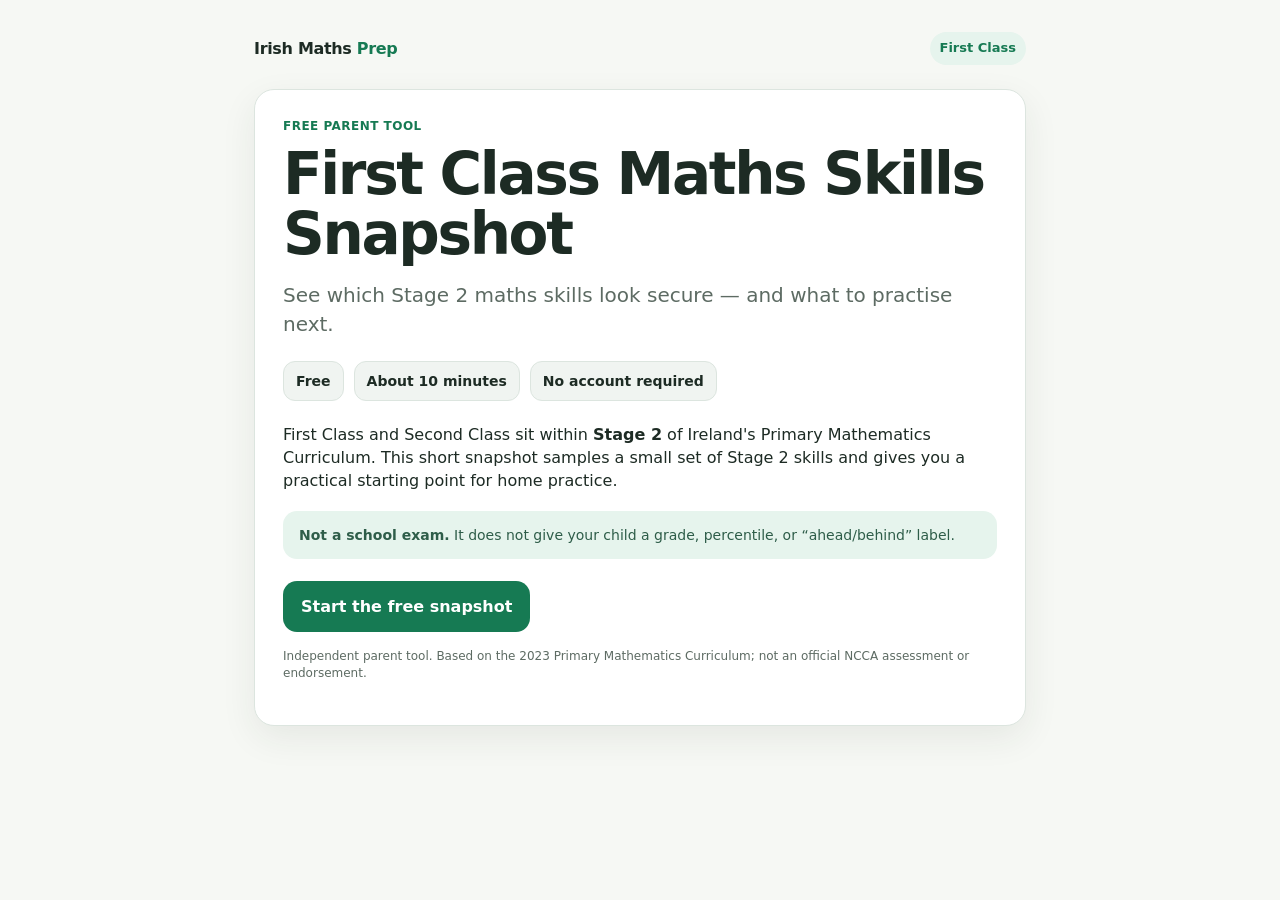
==== public/first-class-maths/index.html @ bb1420b4 "Initial Irish Maths Prep site" ====
<!doctype html>
<html lang="en">
<head>
<meta charset="utf-8" />
<meta name="viewport" content="width=device-width, initial-scale=1" />
<title>First Class Maths Skills Snapshot | Irish Maths Prep</title>
<meta name="description" content="Free First Class maths skills snapshot for Irish parents. See what looks secure and what to practise next.">
<link rel="canonical" href="https://irishmathsprep.com/first-class-maths/">
<style>
:root{
  --bg:#f6f8f4; --card:#ffffff; --ink:#1d2b24; --muted:#5d6b63; --brand:#167a53;
  --brand2:#e6f4ed; --line:#dce5df; --soft:#f0f4f1; --warn:#fff5df; --warnink:#745416;
  --radius:20px; --shadow:0 12px 35px rgba(32,54,42,.08);
}
*{box-sizing:border-box}
body{margin:0;background:var(--bg);color:var(--ink);font-family:Inter,ui-sans-serif,system-ui,-apple-system,BlinkMacSystemFont,"Segoe UI",sans-serif;line-height:1.45}
button,input{font:inherit}
button{cursor:pointer}
.wrap{max-width:820px;margin:0 auto;padding:24px}
.topbar{display:flex;align-items:center;justify-content:space-between;padding:8px 0 24px}
.brand{font-weight:800;letter-spacing:-.02em}.pill{font-size:13px;padding:7px 10px;border-radius:999px;background:var(--brand2);color:var(--brand);font-weight:700}
.card{background:var(--card);border:1px solid var(--line);border-radius:var(--radius);box-shadow:var(--shadow);padding:28px}
h1{font-size:clamp(34px,6vw,58px);line-height:1.03;letter-spacing:-.04em;margin:10px 0 16px}
h2{font-size:30px;letter-spacing:-.03em;margin:0 0 12px}h3{font-size:20px;margin:0 0 8px}
p{margin:0 0 14px}.lede{font-size:20px;color:var(--muted);max-width:680px}
.meta{display:flex;gap:10px;flex-wrap:wrap;margin:22px 0}.meta span{background:var(--soft);border:1px solid var(--line);padding:9px 12px;border-radius:12px;font-weight:650;font-size:14px}
.btn{border:0;border-radius:14px;padding:14px 18px;font-weight:800;min-height:50px}.btn-primary{background:var(--brand);color:white}.btn-secondary{background:white;color:var(--ink);border:1px solid var(--line)}.btn-ghost{background:transparent;color:var(--muted);border:1px solid var(--line)}
.btn:focus-visible,.answer:focus-visible,input:focus-visible{outline:4px solid rgba(22,122,83,.2);outline-offset:2px}
.actions{display:flex;gap:12px;flex-wrap:wrap;margin-top:22px}
.note{margin-top:18px;padding:14px 16px;border-radius:14px;background:var(--brand2);font-size:14px;color:#2e5d49}.tiny{font-size:12px;color:var(--muted)}
.hidden{display:none!important}
.progress-shell{height:10px;background:#e8eeea;border-radius:999px;overflow:hidden;margin:10px 0 22px}.progress{height:100%;background:var(--brand);width:0;transition:width .2s ease}
.qtop{display:flex;align-items:flex-start;justify-content:space-between;gap:18px}.qcount{font-size:13px;color:var(--muted);font-weight:750}.strand{font-size:12px;letter-spacing:.04em;text-transform:uppercase;color:var(--brand);font-weight:850}
.question{font-size:26px;line-height:1.2;margin:14px 0 20px;letter-spacing:-.02em}.visual{margin:8px auto 22px;padding:18px;border-radius:16px;background:var(--soft);border:1px solid var(--line);max-width:560px;text-align:center}
.answers{display:grid;gap:10px}.answer{width:100%;text-align:left;border:1px solid var(--line);background:white;border-radius:14px;padding:15px 16px;font-weight:700;color:var(--ink)}.answer:hover{border-color:#9fcbb8;background:#fbfdfc}.answer.selected{border-color:var(--brand);background:var(--brand2)}
.feedback{margin-top:16px;padding:13px 15px;border-radius:13px;background:var(--soft);color:var(--muted);font-size:14px}
.read{font-size:13px;padding:8px 10px;border-radius:10px;border:1px solid var(--line);background:#fff;color:var(--muted)}
.result-grid{display:grid;grid-template-columns:repeat(2,minmax(0,1fr));gap:12px;margin:20px 0}.result-card{border:1px solid var(--line);border-radius:16px;padding:16px;background:#fff}.result-card strong{display:block;margin-bottom:4px}.status{font-weight:800}.status.secure{color:#167a53}.status.developing{color:#8b6517}.status.practice{color:#a44338}.status.unknown{color:#6a7370}
.focus{display:grid;gap:12px;margin:18px 0}.focus-item{border-left:5px solid var(--brand);background:var(--brand2);padding:15px 16px;border-radius:12px}.focus-item b{display:block;margin-bottom:4px}
.field{display:grid;gap:7px;margin:16px 0}.field label{font-weight:800}.field input{border:1px solid var(--line);border-radius:12px;padding:14px 13px;background:white;min-height:50px}.success{padding:16px;border-radius:14px;background:var(--brand2);color:#265540;font-weight:700}
.pricebox{border:2px solid #cfe3d8;background:#fbfdfc;border-radius:18px;padding:20px;margin-top:18px}.price{font-size:40px;font-weight:900;letter-spacing:-.04em}.price small{font-size:16px;color:var(--muted);font-weight:700}
.dev{margin-top:30px;padding:16px;border:1px dashed #aaa;border-radius:14px;background:#fff;font-size:13px}.dev pre{white-space:pre-wrap;max-height:180px;overflow:auto;background:#f5f5f5;padding:10px;border-radius:8px}
.tenframes{display:flex;gap:8px;justify-content:center;flex-wrap:wrap}.tenframe{display:grid;grid-template-columns:repeat(5,24px);grid-template-rows:repeat(2,24px);gap:3px;border:2px solid #65776e;padding:4px;border-radius:6px;background:#fff}.dot{width:20px;height:20px;border-radius:50%;background:#2e7d5a;margin:auto}.empty{background:transparent;border:1px solid #d5ded9}
.clock{width:150px;height:150px;border:5px solid #51645a;border-radius:50%;margin:0 auto;position:relative;background:white}.clock:before{content:"";position:absolute;width:8px;height:8px;background:#2a352f;border-radius:50%;left:50%;top:50%;transform:translate(-50%,-50%);z-index:3}.hand{position:absolute;left:50%;top:50%;transform-origin:0 50%;height:4px;background:#2a352f;border-radius:3px}.hand.hour{width:40px;transform:rotate(15deg)}.hand.minute{width:55px;transform:rotate(90deg)}.clock .num{position:absolute;font-weight:800;color:#48584f}.n12{top:5px;left:50%;transform:translateX(-50%)}.n3{right:8px;top:50%;transform:translateY(-50%)}.n6{bottom:5px;left:50%;transform:translateX(-50%)}.n9{left:8px;top:50%;transform:translateY(-50%)}
.ruler{height:70px;background:white;border:2px solid #697a71;border-radius:6px;position:relative;margin:8px auto 18px;max-width:520px}.ruler .tick{position:absolute;bottom:0;width:1px;background:#5b6d64}.ruler .lab{position:absolute;top:5px;font-size:11px;transform:translateX(-50%)}.pencil{height:14px;background:#d6a84b;border-radius:999px;position:absolute;bottom:14px;left:0;width:65%}.pencil:after{content:"";position:absolute;right:-14px;top:0;border-top:7px solid transparent;border-bottom:7px solid transparent;border-left:14px solid #bb8f3d}
.coins{display:flex;gap:10px;justify-content:center;flex-wrap:wrap}.coin{width:62px;height:62px;border-radius:50%;display:grid;place-items:center;border:3px solid #7b7568;background:#ece3ba;font-weight:900}.coin.euro{background:#e9d39d}.coin.cent{background:#c97e50;color:white;border-color:#9b5c39}
.shape-row{display:flex;justify-content:center;align-items:center;gap:24px;flex-wrap:wrap}.square,.rect,.circle,.triangle{display:inline-block}.square{width:70px;height:70px;border:4px solid #44685a}.rect{width:95px;height:60px;border:4px solid #44685a}.circle{width:70px;height:70px;border:4px solid #44685a;border-radius:50%}.triangle{width:0;height:0;border-left:42px solid transparent;border-right:42px solid transparent;border-bottom:72px solid #44685a;position:relative}.triangle:after{content:"";position:absolute;left:-35px;top:8px;border-left:35px solid transparent;border-right:35px solid transparent;border-bottom:60px solid var(--soft)}
.graph{display:grid;grid-template-columns:90px 1fr;gap:10px;align-items:center;max-width:420px;margin:auto;text-align:left}.bars{display:flex;gap:5px}.barDot{width:28px;height:28px;border-radius:6px;background:#d47d6a;display:inline-grid;place-items:center;color:white;font-size:16px}.map{display:grid;grid-template-columns:repeat(3,80px);grid-template-rows:repeat(3,70px);gap:5px;justify-content:center}.map div{border:1px solid #d6dfda;border-radius:8px;display:grid;place-items:center;background:white;font-size:24px}.map .tree{grid-column:2;grid-row:2}.map .bench{grid-column:1;grid-row:2}.map .ball{grid-column:3;grid-row:2}.map .pond{grid-column:2;grid-row:1;background:#e6f4fb}
.pattern{display:flex;gap:10px;align-items:flex-end;justify-content:center}.stack{display:grid;grid-template-columns:repeat(2,24px);gap:3px;align-content:end}.tile{width:24px;height:24px;background:#6aa98b;border-radius:4px}.arrow-grid{display:grid;grid-template-columns:repeat(5,42px);grid-template-rows:repeat(2,42px);gap:2px;justify-content:center}.arrow-grid div{border:1px solid #d4ddd8;background:white;display:grid;place-items:center}.bigarrow{font-size:32px;color:#486457}
@media(max-width:620px){.wrap{padding:15px}.card{padding:20px}.result-grid{grid-template-columns:1fr}.question{font-size:22px}.topbar{padding-bottom:14px}.map{grid-template-columns:repeat(3,70px)}.meta{gap:7px}.btn{width:100%}.actions{display:grid}.qtop{align-items:center}}
</style>
</head>
<body>
<div class="wrap">
  <div class="topbar"><div class="brand"><a href="/" style="text-decoration:none;color:inherit">Irish Maths <span style="color:var(--brand)">Prep</span></a></div><div class="pill">First Class</div></div>

  <section id="landing" class="card">
    <div class="strand">Free parent tool</div>
    <h1>First Class Maths Skills Snapshot</h1>
    <p class="lede">See which Stage 2 maths skills look secure — and what to practise next.</p>
    <div class="meta"><span>Free</span><span>About 10 minutes</span><span>No account required</span></div>
    <p>First Class and Second Class sit within <strong>Stage 2</strong> of Ireland's Primary Mathematics Curriculum. This short snapshot samples a small set of Stage 2 skills and gives you a practical starting point for home practice.</p>
    <div class="note"><strong>Not a school exam.</strong> It does not give your child a grade, percentile, or “ahead/behind” label.</div>
    <div class="actions"><button class="btn btn-primary" onclick="showIntro(); track('snapshot_start_click')">Start the free snapshot</button></div>
    <p class="tiny" style="margin-top:16px">Independent parent tool. Based on the 2023 Primary Mathematics Curriculum; not an official NCCA assessment or endorsement.</p>
  </section>

  <section id="intro" class="card hidden">
    <div class="strand">Before you start</div><h2>A few simple rules</h2>
    <p>Let your child choose the answers without coaching. You can read the words aloud if that helps — we want to sample the maths, not reading ability.</p>
    <div class="note">We do not ask for your child's name, school, date of birth, address, or exact location.</div>
    <div class="actions"><button class="btn btn-primary" onclick="beginSnapshot()">Begin First Class snapshot</button><button class="btn btn-secondary" onclick="showLanding()">Back</button></div>
  </section>

  <section id="quiz" class="card hidden">
    <div class="qtop"><div><div id="qStrand" class="strand"></div><div id="qCount" class="qcount"></div></div><button class="read" onclick="readQuestion()">🔊 Read aloud</button></div>
    <div class="progress-shell"><div id="progress" class="progress"></div></div>
    <div id="qVisual" class="visual hidden"></div>
    <div id="qText" class="question"></div>
    <div id="answers" class="answers"></div>
    <div id="feedback" class="feedback hidden"></div>
  </section>

  <section id="results" class="card hidden">
    <div class="strand">Your result</div><h2>First Class Maths Skills Snapshot</h2>
    <p id="resultIntro" class="lede" style="font-size:18px"></p>
    <div id="resultGrid" class="result-grid"></div>
    <h3>Focus next</h3><div id="focusList" class="focus"></div>
    <div class="note">This snapshot sampled a small number of Stage 2 skills. A classroom teacher sees much more evidence over time, so treat this as a practical home-practice starting point rather than a diagnosis.</div>
    <div class="actions"><button class="btn btn-primary" onclick="showPlan()">Get a free 7-day practice plan</button><button class="btn btn-secondary" onclick="restart()">Retake snapshot</button></div>
  </section>

  <section id="plan" class="card hidden">
    <div class="strand">Optional next step</div><h2>Send me the 7-day practice plan</h2>
    <p>We'll use the two focus skills from this snapshot to create a short First Class practice plan.</p>
    <div class="field"><label for="email">Parent email</label><input id="email" type="email" autocomplete="email" placeholder="you@example.com" /></div>
    <label style="display:flex;gap:10px;align-items:flex-start;font-size:14px;color:var(--muted)"><input id="consent" type="checkbox" style="margin-top:3px" /> Email me this maths plan and related updates about this product. I can unsubscribe at any time.</label>
    <div id="emailMsg" class="tiny" style="margin-top:10px"></div>
    <div class="actions"><button class="btn btn-primary" onclick="submitPlan()">Send my plan</button><button class="btn btn-secondary" onclick="showResults()">Back to result</button></div>
    <p class="tiny" style="margin-top:14px">We only ask for a parent email if you choose to continue. See our <a href="/privacy/">privacy page</a>.</p>
  </section>

  <section id="intent" class="card hidden">
    <div class="strand">Early access</div><h2>Want us to keep choosing what your child should practise next?</h2>
    <p>We're building a personalised Stage 2 maths programme that saves this snapshot, creates short 10-minute practice sessions, and shows progress over time.</p>
    <div class="pricebox"><div class="price">€9.99 <small>/ month</small></div><p style="margin-top:8px">One child. Cancel anytime. <strong>No payment today.</strong></p></div>
    <div class="actions"><button class="btn btn-primary" onclick="priceIntent()">Yes — invite me at €9.99/month</button><button class="btn btn-secondary" onclick="notNow()">Not now</button></div>
  </section>

  <section id="thanks" class="card hidden">
    <div class="strand">Thank you</div><h2>You're on the early-access list.</h2>
    <p>No payment has been taken. This prototype simply records that the €9.99/month proposition interested you.</p>
    <div class="actions"><button class="btn btn-secondary" onclick="restart()">Start again</button></div>
  </section>

  <section id="dev" class="dev hidden"><strong>Prototype event log</strong><p class="tiny">Visible only with <code>?debug=1</code>. Production should send these events to analytics/backend.</p><pre id="eventLog"></pre><button class="btn btn-ghost" onclick="downloadEvents()">Download test event log</button></section>
</div>
<script>
const skillTips={
  N1:['Counting in groups','Use small objects and ask your child to make groups of 10 before finding the total.'],
  N4:['Place value','Build two-digit numbers with tens and ones, then ask what each digit is worth.'],
  N5:['Tens and ones','Say a number such as 58 and ask your child to show 5 tens and 8 ones.'],
  N10:['Addition across ten','Practise breaking a small add-on apart to make the next ten first.'],
  N11:['Subtraction strategies','Use a number line and compare counting back with counting up to find the difference.'],
  N16:['Simple fractions','Cut or draw shapes into equal halves and quarters and name the shaded part.'],
  M1:['Comparing measures','Estimate which of two objects is longer/heavier/holds more, then check.'],
  M3:['Using a ruler','Measure small objects from the zero mark and always say the unit.'],
  M7:['Time','Match simple analogue clock faces to digital times during the day.'],
  M9:['Money','Make the same euro/cent amount in more than one way using coins or drawings.'],
  A1:['Growing patterns','Build a simple growing tile pattern and ask what the next figure needs.'],
  A2:['Number sequences','Count in 2s, 5s or other simple steps and ask what comes next.'],
  A5:['Equality','Use balance-style number sentences such as 8+4 = □+5 and talk about both sides being equal.'],
  S1:['Position and direction','Give short directions around a room or simple drawn map using left/right/above/below.'],
  S4:['2-D shape properties','Sort shapes by properties such as number of straight sides rather than by how they are turned.'],
  S7:['Flip, turn and slide','Move a paper shape by sliding, turning and flipping it and name the movement.'],
  D2:['Reading graphs','Make a tiny picture graph from family choices and ask which category has most/least.'],
  D3:['Using data as evidence','Ask your child to explain an answer using the numbers shown in a graph.']
};
const Q=[
{id:'N1',strand:'Number',text:'How many dots are there altogether?',visual:()=>tenFrames(3,4),answers:['24','30','34','43'],correct:2,easy:{text:'How many dots are there altogether?',visual:()=>tenFrames(2,3),answers:['13','20','23','32'],correct:2}},
{id:'N4',strand:'Number',text:'What value does the 6 have in 64?',visual:()=>'<div style="font-size:64px;font-weight:900"> <span style="color:#167a53">6</span>4</div>',answers:['6','60','600'],correct:1,easy:{text:'In 47, does the 7 mean 7 ones or 7 tens?',visual:()=>'<div style="font-size:64px;font-weight:900">4<span style="color:#167a53">7</span></div>',answers:['7 ones','7 tens'],correct:0}},
{id:'N5',strand:'Number',text:'5 tens and 8 ones make what number?',answers:['13','58','85','508'],correct:1,easy:{text:'3 tens and 4 ones make what number?',answers:['7','34','43'],correct:1}},
{id:'N10',strand:'Number',text:'27 + 6 = ?',answers:['31','32','33','34'],correct:2,easy:{text:'8 + 5 = ?',answers:['11','12','13','14'],correct:2}},
{id:'N11',strand:'Number',text:'32 − 7 = ?',answers:['23','24','25','26'],correct:2,easy:{text:'12 − 4 = ?',answers:['6','7','8','9'],correct:2}},
{id:'N16',strand:'Number',text:'What fraction of the rectangle is shaded?',visual:()=>'<svg viewBox="0 0 300 90" style="max-width:360px;width:100%"><rect x="10" y="15" width="280" height="60" fill="#fff" stroke="#4f655a" stroke-width="3"/><rect x="10" y="15" width="70" height="60" fill="#78b79a"/><line x1="80" y1="15" x2="80" y2="75" stroke="#4f655a" stroke-width="3"/><line x1="150" y1="15" x2="150" y2="75" stroke="#4f655a" stroke-width="3"/><line x1="220" y1="15" x2="220" y2="75" stroke="#4f655a" stroke-width="3"/></svg>',answers:['1/2','1/3','1/4','3/4'],correct:2,easy:{text:'What fraction is shaded?',visual:()=>'<svg viewBox="0 0 300 90" style="max-width:360px;width:100%"><rect x="10" y="15" width="280" height="60" fill="#fff" stroke="#4f655a" stroke-width="3"/><rect x="10" y="15" width="140" height="60" fill="#78b79a"/><line x1="150" y1="15" x2="150" y2="75" stroke="#4f655a" stroke-width="3"/></svg>',answers:['1/2','1/3','1/4'],correct:0}},
{id:'M1',strand:'Measures',text:'A ribbon is 48 cm long. Another ribbon is 52 cm long. Which ribbon is longer?',answers:['48 cm ribbon','52 cm ribbon','They are the same'],correct:1,easy:{text:'Which line is longer?',visual:()=>'<svg viewBox="0 0 340 110" style="max-width:400px;width:100%"><line x1="25" y1="35" x2="150" y2="35" stroke="#486457" stroke-width="8" stroke-linecap="round"/><line x1="25" y1="78" x2="300" y2="78" stroke="#486457" stroke-width="8" stroke-linecap="round"/></svg>',answers:['Top line','Bottom line','Same length'],correct:1}},
{id:'M3',strand:'Measures',text:'How long is the pencil?',visual:()=>rulerVisual(),answers:['10 cm','12 cm','13 cm','14 cm'],correct:2,easy:{text:'An object starts at 0 and ends at 8 cm on a ruler. How long is it?',answers:['6 cm','7 cm','8 cm','9 cm'],correct:2}},
{id:'M7',strand:'Measures',text:'Which digital time matches this clock?',visual:()=>clockVisual(),answers:['3:00','3:30','6:15'],correct:1,easy:{text:'Which digital time means four o’clock?',answers:['4:00','4:30','12:04'],correct:0}},
{id:'M9',strand:'Measures',text:'How much money is there altogether?',visual:()=>'<div class="coins"><div class="coin euro">€1</div><div class="coin cent">50c</div><div class="coin cent">20c</div><div class="coin cent">20c</div><div class="coin cent">10c</div></div>',answers:['€1 and 80c','€1 and 90c','€2','€2 and 10c'],correct:2,easy:{text:'How much is €1 plus 50c?',answers:['€1 and 5c','€1 and 50c','€5'],correct:1}},
{id:'A1',strand:'Algebra',text:'The pattern grows by 2 tiles each time. Which number of tiles should come next?',visual:()=>patternVisual(),answers:['6','7','8','10'],correct:2,easy:{text:'What comes next in this repeating pattern? ● ■ ● ■ __',answers:['●','■','▲'],correct:0}},
{id:'A2',strand:'Algebra',text:'5, 10, 15, 20, __. What comes next?',answers:['21','22','25','30'],correct:2,easy:{text:'2, 4, 6, 8, __. What comes next?',answers:['9','10','12'],correct:1}},
{id:'A5',strand:'Algebra',text:'8 + 4 = □ + 5. What number belongs in the box?',answers:['5','6','7','8'],correct:2,easy:{text:'Which sign makes this true? 7 __ 9',answers:['<','=','>'],correct:0}},
{id:'S1',strand:'Shape & Space',text:'What is to the right of the tree?',visual:()=>mapVisual(),answers:['Bench','Ball','Pond'],correct:1,easy:{text:'If the star is above the circle, where is the star?',answers:['Above the circle','Below the circle','Beside the circle'],correct:0}},
{id:'S4',strand:'Shape & Space',text:'Which two shapes both have 4 straight sides?',visual:()=>'<div class="shape-row"><div class="square"></div><div class="rect"></div><div class="triangle"></div><div class="circle"></div></div>',answers:['Square and rectangle','Triangle and circle','Square and triangle','Rectangle and circle'],correct:0,easy:{text:'Which shape has 3 straight sides?',answers:['Circle','Triangle','Square'],correct:1}},
{id:'S7',strand:'Shape & Space',text:'The arrow moved two squares to the right without turning. What kind of movement is this?',visual:()=>arrowVisual(),answers:['Slide / translation','Turn / rotation','Flip / reflection'],correct:0,easy:{text:'If a shape moves across the page without turning or flipping, is that a slide, turn, or flip?',answers:['Slide','Turn','Flip'],correct:0}},
{id:'D2',strand:'Data',text:'Which fruit was chosen by the most children?',visual:()=>graphVisual(),answers:['Apple','Banana','Orange','Pear'],correct:0,easy:{text:'How many children chose bananas?',visual:()=>graphVisual(),answers:['2','3','4'],correct:1}},
{id:'D3',strand:'Data',text:'Aoife says more children chose apples than bananas. Is she right?',visual:()=>graphVisual(),answers:['Yes — 4 chose apples and 3 chose bananas','No — 3 is more than 4','There is not enough information'],correct:0,easy:{text:'How many children chose apples?',visual:()=>graphVisual(),answers:['2','3','4'],correct:2}}
];
let state={index:0,branch:null,evidence:{},answers:[],followups:0,completed:false};
function getSessionId(){let id=localStorage.getItem('imp_session_id');if(!id){id=(crypto.randomUUID?crypto.randomUUID():Math.random().toString(36).slice(2)+Date.now());localStorage.setItem('imp_session_id',id)}return id}
function track(name,props={}){const ev={event:name,ts:new Date().toISOString(),session_id:getSessionId(),page:location.pathname,...props};const all=JSON.parse(localStorage.getItem('ipm_events')||'[]');all.push(ev);localStorage.setItem('ipm_events',JSON.stringify(all));window.dataLayer=window.dataLayer||[];window.dataLayer.push(ev);renderLog();if(location.protocol!=='file:'){fetch('/api/event',{method:'POST',headers:{'content-type':'application/json'},body:JSON.stringify(ev)}).catch(()=>{})}}
function screens(id){['landing','intro','quiz','results','plan','intent','thanks'].forEach(x=>document.getElementById(x).classList.toggle('hidden',x!==id));window.scrollTo({top:0,behavior:'smooth'})}
function showIntro(){screens('intro')} function showLanding(){screens('landing')} function showResults(){screens('results')} function showPlan(){screens('plan');track('plan_offer_view')}
function beginSnapshot(){state={index:0,branch:null,evidence:{},answers:[],followups:0,completed:false};screens('quiz');track('snapshot_start',{class:'First Class'});renderQuestion()}
function restart(){beginSnapshot()}
function renderQuestion(){const q=Q[state.index];const item=state.branch||q;document.getElementById('qStrand').textContent=q.strand;document.getElementById('qCount').textContent=`Question ${state.index+1} of ${Q.length}${state.branch?' · easier follow-up':''}`;document.getElementById('progress').style.width=((state.index)/Q.length*100)+'%';document.getElementById('qText').textContent=item.text;const vis=document.getElementById('qVisual');if(item.visual){vis.innerHTML=item.visual();vis.classList.remove('hidden')}else{vis.innerHTML='';vis.classList.add('hidden')}const a=document.getElementById('answers');a.innerHTML='';item.answers.forEach((ans,i)=>{const b=document.createElement('button');b.className='answer';b.textContent=ans;b.onclick=()=>answer(i);a.appendChild(b)});document.getElementById('feedback').classList.add('hidden')}
function answer(i){const q=Q[state.index], item=state.branch||q, isBranch=!!state.branch, correct=i===item.correct;track('question_answer',{question_id:q.id,strand:q.strand,version:isBranch?'easier':'core',correct});state.answers.push({id:q.id,strand:q.strand,version:isBranch?'easier':'core',correct});if(isBranch){state.evidence[q.id]=correct?1:0;state.branch=null;state.index++;setTimeout(next,120)}else if(correct){state.evidence[q.id]=2;state.index++;setTimeout(next,120)}else if(q.easy && state.followups<6){state.followups++;state.branch=q.easy;track('easier_branch_shown',{question_id:q.id,strand:q.strand});const f=document.getElementById('feedback');f.textContent='Let’s try the same idea in a simpler way.';f.classList.remove('hidden');setTimeout(renderQuestion,450)}else{state.evidence[q.id]=0;state.index++;setTimeout(next,120)}}
function next(){if(state.index>=Q.length){complete()}else renderQuestion()}
function complete(){state.completed=true;document.getElementById('progress').style.width='100%';track('snapshot_complete',{followups:state.followups});buildResults();screens('results')}
function buildResults(){const by={};Q.forEach(q=>{by[q.strand]=by[q.strand]||[];by[q.strand].push(state.evidence[q.id]??0)});const grid=document.getElementById('resultGrid');grid.innerHTML='';Object.entries(by).forEach(([s,vals])=>{const score=vals.reduce((a,b)=>a+b,0)/(vals.length*2);let label,cl;if(score>=.75){label='Looks secure in this snapshot';cl='secure'}else if(score>=.45){label='Developing';cl='developing'}else{label='Worth practising';cl='practice'}const d=document.createElement('div');d.className='result-card';d.innerHTML=`<strong>${s}</strong><span class="status ${cl}">${label}</span>`;grid.appendChild(d)});const ordered=Q.map(q=>({q,val:state.evidence[q.id]??0})).sort((a,b)=>a.val-b.val);let focus=ordered.filter(x=>x.val<2).slice(0,2);if(focus.length<2)focus=ordered.slice(-2);const fl=document.getElementById('focusList');fl.innerHTML='';focus.forEach(({q,val})=>{const [title,tip]=skillTips[q.id];const d=document.createElement('div');d.className='focus-item';d.innerHTML=`<b>${title}</b><span>${val===0?'This looked worth practising in the snapshot.':val===1?'Your child handled the easier form; this looks like a developing skill.':'Keep this skill warm with occasional review.'} ${tip}</span>`;fl.appendChild(d)});state.focus=focus.map(x=>x.q.id);document.getElementById('resultIntro').textContent='Here is the clearest starting point from the evidence collected today — not a grade, just a practical picture of what to practise next.'}
async function submitPlan(){const email=document.getElementById('email').value.trim();const consent=document.getElementById('consent').checked;const msg=document.getElementById('emailMsg');if(!/^[^@\s]+@[^@\s]+\.[^@\s]+$/.test(email)){msg.textContent='Please enter a valid email address.';return}if(!consent){msg.textContent='Please tick the consent box so we can send the plan and product updates.';return}msg.textContent='Saving...';const payload={email,consent:true,session_id:getSessionId(),focus:state.focus||[],source:'first-class-snapshot'};localStorage.setItem('imp_parent_email',email);if(location.protocol==='file:'){localStorage.setItem('ipm_test_email',email);track('plan_request',{focus:state.focus||[]});msg.textContent='';screens('intent');return}try{const res=await fetch('/api/lead',{method:'POST',headers:{'content-type':'application/json'},body:JSON.stringify(payload)});if(!res.ok)throw new Error('save failed');track('plan_request',{focus:state.focus||[]});msg.textContent='';screens('intent')}catch(e){msg.textContent='We could not save your request just now. Please try again in a moment.'}}
async function priceIntent(){document.querySelector('#thanks h2').textContent="You're on the early-access list.";document.querySelector('#thanks p').textContent="No payment has been taken. We'll use this signal to decide whether to build the full Irish Maths Prep programme.";const email=localStorage.getItem('imp_parent_email')||'';track('price_intent',{price_eur:9.99});if(location.protocol!=='file:'){fetch('/api/intent',{method:'POST',headers:{'content-type':'application/json'},body:JSON.stringify({email,session_id:getSessionId(),price_eur:9.99})}).catch(()=>{})}screens('thanks')}
function notNow(){track('price_intent_declined',{price_eur:9.99});screens('thanks');document.querySelector('#thanks h2').textContent='Thank you for trying the snapshot.';document.querySelector('#thanks p').textContent='No payment has been taken. Your feedback still helps us decide whether this should become a full product.'}
function readQuestion(){const q=Q[state.index], item=state.branch||q;if(!('speechSynthesis' in window))return;window.speechSynthesis.cancel();const u=new SpeechSynthesisUtterance(item.text+' '+item.answers.map((x,i)=>`Option ${i+1}: ${x}`).join('. '));u.rate=.92;window.speechSynthesis.speak(u)}
function tenFrames(full,extra){let html='<div class="tenframes">';for(let f=0;f<full;f++){html+='<div class="tenframe">'+Array.from({length:10},()=>'<div class="dot"></div>').join('')+'</div>'}if(extra){html+='<div class="tenframe">'+Array.from({length:10},(_,i)=>`<div class="dot ${i<extra?'':'empty'}"></div>`).join('')+'</div>'}return html+'</div>'}
function clockVisual(){return '<div class="clock"><span class="num n12">12</span><span class="num n3">3</span><span class="num n6">6</span><span class="num n9">9</span><span class="hand hour"></span><span class="hand minute"></span></div>'}
function rulerVisual(){let ticks='';for(let i=0;i<=20;i++){const x=i*5;ticks+=`<span class="tick" style="left:${x}%;height:${i%5===0?24:14}px"></span>`;if(i%2===0)ticks+=`<span class="lab" style="left:${x}%">${i}</span>`}return `<div class="ruler">${ticks}<div class="pencil"></div></div><div class="tiny">The pencil begins at 0 and ends at 13 cm.</div>`}
function patternVisual(){return '<div class="pattern"><div><div class="stack"><span class="tile"></span><span class="tile"></span></div><div class="tiny">2</div></div><div><div class="stack"><span class="tile"></span><span class="tile"></span><span class="tile"></span><span class="tile"></span></div><div class="tiny">4</div></div><div><div class="stack"><span class="tile"></span><span class="tile"></span><span class="tile"></span><span class="tile"></span><span class="tile"></span><span class="tile"></span></div><div class="tiny">6</div></div><div style="font-size:36px;font-weight:900">?</div></div>'}
function mapVisual(){return '<div class="map"><div class="pond">💧</div><div class="bench">🪑</div><div class="tree">🌳</div><div class="ball">⚽</div></div>'}
function arrowVisual(){return '<div class="arrow-grid"><div></div><div class="bigarrow">➜</div><div></div><div class="bigarrow">➜</div><div></div><div></div><div></div><div></div><div></div><div></div></div><div class="tiny" style="margin-top:8px">Same arrow, moved to the right without turning.</div>'}
function graphVisual(){const rows=[['Apple',4],['Banana',3],['Orange',2],['Pear',1]];return '<div class="graph">'+rows.map(([n,c])=>`<div><strong>${n}</strong></div><div class="bars">${Array.from({length:c},()=>'<span class="barDot">●</span>').join('')}</div>`).join('')+'</div><div class="tiny" style="margin-top:10px">1 symbol = 1 child</div>'}
function renderLog(){if(!location.search.includes('debug=1'))return;document.getElementById('dev').classList.remove('hidden');document.getElementById('eventLog').textContent=JSON.stringify(JSON.parse(localStorage.getItem('ipm_events')||'[]').slice(-25),null,2)}
function downloadEvents(){const data=localStorage.getItem('ipm_events')||'[]';const blob=new Blob([data],{type:'application/json'});const a=document.createElement('a');a.href=URL.createObjectURL(blob);a.download='irish-primary-maths-prototype-events.json';a.click();URL.revokeObjectURL(a.href)}
track('landing_view',{prototype:true});renderLog();
</script>
</body>
</html>
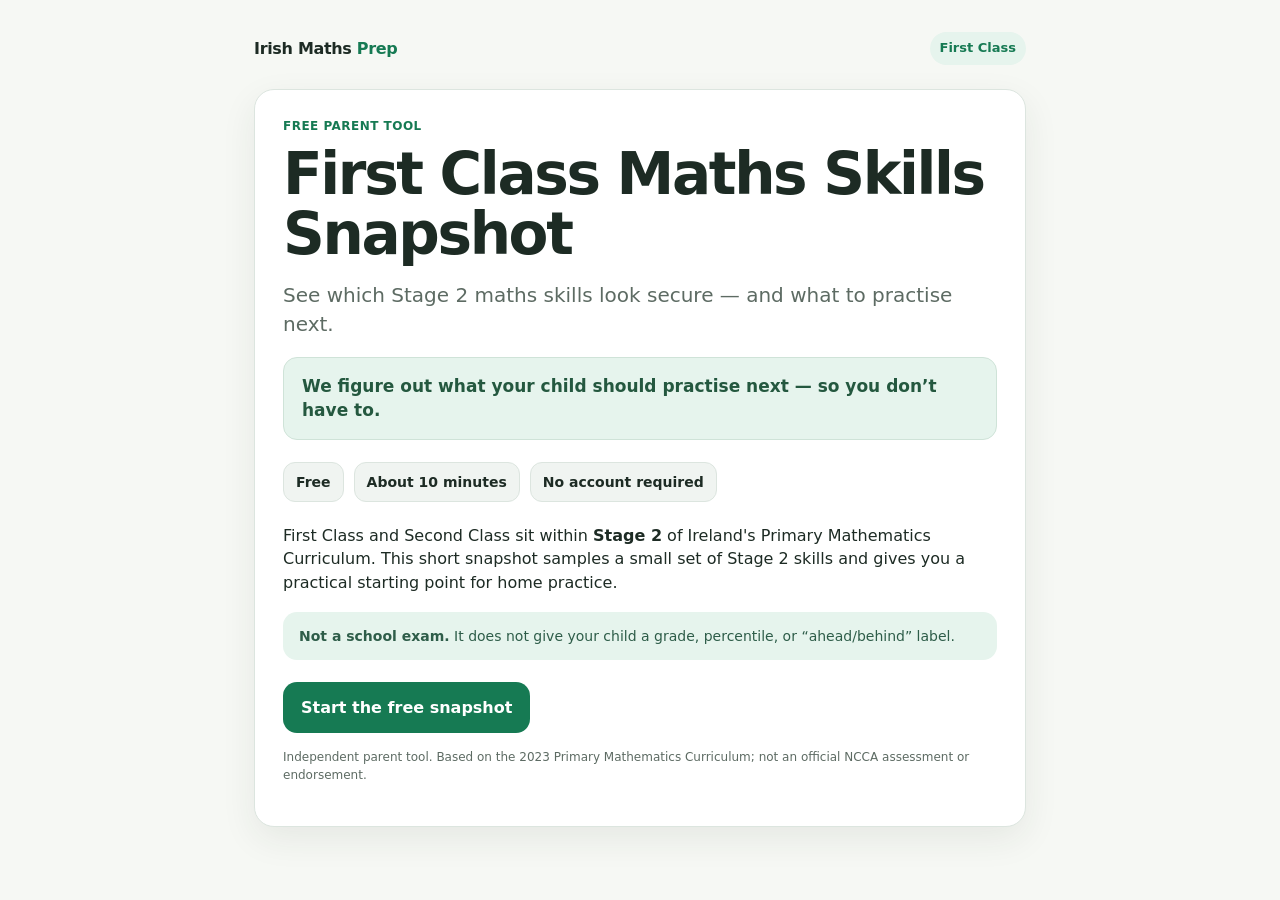
==== commit afd81b17: "Add interactive 7-day personalised practice flow Co-authored-by: Cursor <cursoragent@cursor.com>" ====
--- a/public/first-class-maths/index.html
+++ b/public/first-class-maths/index.html
@@ -35,9 +35,11 @@
 .answers{display:grid;gap:10px}.answer{width:100%;text-align:left;border:1px solid var(--line);background:white;border-radius:14px;padding:15px 16px;font-weight:700;color:var(--ink)}.answer:hover{border-color:#9fcbb8;background:#fbfdfc}.answer.selected{border-color:var(--brand);background:var(--brand2)}
 .feedback{margin-top:16px;padding:13px 15px;border-radius:13px;background:var(--soft);color:var(--muted);font-size:14px}
 .read{font-size:13px;padding:8px 10px;border-radius:10px;border:1px solid var(--line);background:#fff;color:var(--muted)}
-.result-grid{display:grid;grid-template-columns:repeat(2,minmax(0,1fr));gap:12px;margin:20px 0}.result-card{border:1px solid var(--line);border-radius:16px;padding:16px;background:#fff}.result-card strong{display:block;margin-bottom:4px}.status{font-weight:800}.status.secure{color:#167a53}.status.developing{color:#8b6517}.status.practice{color:#a44338}.status.unknown{color:#6a7370}
-.focus{display:grid;gap:12px;margin:18px 0}.focus-item{border-left:5px solid var(--brand);background:var(--brand2);padding:15px 16px;border-radius:12px}.focus-item b{display:block;margin-bottom:4px}
+.result-grid{display:grid;grid-template-columns:repeat(2,minmax(0,1fr));gap:12px;margin:20px 0}.result-card{border:1px solid var(--line);border-radius:16px;padding:16px;background:#fff}.result-card strong{display:block;margin-bottom:4px}.status{font-weight:800}.status.secure{color:#167a53}.status.developing{color:#8b6517}.status.practice{color:#a65336}.status.unknown{color:#6a7370}
+.result-card.secure{background:#f3faf6;border-color:#d5e9dd}.result-card.developing{background:#fffaf0;border-color:#eadfbd}.result-card.practice{background:#fff6f2;border-color:#efd4c8}
+.focus{display:grid;gap:12px;margin:18px 0}.focus-item{border-left:5px solid #c36b45;background:#fff7f3;padding:15px 16px;border-radius:12px}.focus-item b{display:block;margin-bottom:4px}
 .field{display:grid;gap:7px;margin:16px 0}.field label{font-weight:800}.field input{border:1px solid var(--line);border-radius:12px;padding:14px 13px;background:white;min-height:50px}.success{padding:16px;border-radius:14px;background:var(--brand2);color:#265540;font-weight:700}
+.promise{margin:18px 0;padding:16px 18px;border-radius:14px;background:var(--brand2);border:1px solid #cfe3d8;font-size:17px;font-weight:850;color:#24583f}.consent-box{margin:16px 0;padding:16px;border-radius:14px;background:#f3faf6;border:1px solid #cfe3d8}.consent-title{font-weight:900;margin-bottom:9px}.consent-label{display:flex;gap:12px;align-items:flex-start;font-size:14px;color:#3f5148}.consent-label input{width:20px;height:20px;flex:0 0 20px;margin-top:1px}.form-message{margin-top:10px;font-size:14px;font-weight:750;color:#8b4a35}
 .pricebox{border:2px solid #cfe3d8;background:#fbfdfc;border-radius:18px;padding:20px;margin-top:18px}.price{font-size:40px;font-weight:900;letter-spacing:-.04em}.price small{font-size:16px;color:var(--muted);font-weight:700}
 .dev{margin-top:30px;padding:16px;border:1px dashed #aaa;border-radius:14px;background:#fff;font-size:13px}.dev pre{white-space:pre-wrap;max-height:180px;overflow:auto;background:#f5f5f5;padding:10px;border-radius:8px}
 .tenframes{display:flex;gap:8px;justify-content:center;flex-wrap:wrap}.tenframe{display:grid;grid-template-columns:repeat(5,24px);grid-template-rows:repeat(2,24px);gap:3px;border:2px solid #65776e;padding:4px;border-radius:6px;background:#fff}.dot{width:20px;height:20px;border-radius:50%;background:#2e7d5a;margin:auto}.empty{background:transparent;border:1px solid #d5ded9}
@@ -58,6 +60,7 @@
     <div class="strand">Free parent tool</div>
     <h1>First Class Maths Skills Snapshot</h1>
     <p class="lede">See which Stage 2 maths skills look secure — and what to practise next.</p>
+    <div class="promise">We figure out what your child should practise next — so you don’t have to.</div>
     <div class="meta"><span>Free</span><span>About 10 minutes</span><span>No account required</span></div>
     <p>First Class and Second Class sit within <strong>Stage 2</strong> of Ireland's Primary Mathematics Curriculum. This short snapshot samples a small set of Stage 2 skills and gives you a practical starting point for home practice.</p>
     <div class="note"><strong>Not a school exam.</strong> It does not give your child a grade, percentile, or “ahead/behind” label.</div>
@@ -87,30 +90,30 @@
     <div id="resultGrid" class="result-grid"></div>
     <h3>Focus next</h3><div id="focusList" class="focus"></div>
     <div class="note">This snapshot sampled a small number of Stage 2 skills. A classroom teacher sees much more evidence over time, so treat this as a practical home-practice starting point rather than a diagnosis.</div>
-    <div class="actions"><button class="btn btn-primary" onclick="showPlan()">Get a free 7-day practice plan</button><button class="btn btn-secondary" onclick="restart()">Retake snapshot</button></div>
+    <div class="actions"><button class="btn btn-primary" onclick="showPlan()">Get 7 days of free interactive practice</button><button class="btn btn-secondary" onclick="restart()">Retake snapshot</button></div>
   </section>
 
   <section id="plan" class="card hidden">
-    <div class="strand">Optional next step</div><h2>Send me the 7-day practice plan</h2>
-    <p>We'll use the two focus skills from this snapshot to create a short First Class practice plan.</p>
+    <div class="strand">Your free week</div><h2>Send me 7 days of interactive practice</h2>
+    <p>We’ll use the two focus skills from this snapshot to build seven short on-screen practice sessions with real maths questions, similar to the snapshot.</p>
+    <div class="promise">You don’t have to figure out what to practise next. We choose it for you.</div>
     <div class="field"><label for="email">Parent email</label><input id="email" type="email" autocomplete="email" placeholder="you@example.com" /></div>
-    <label style="display:flex;gap:10px;align-items:flex-start;font-size:14px;color:var(--muted)"><input id="consent" type="checkbox" style="margin-top:3px" /> Email me this maths plan and related updates about this product. I can unsubscribe at any time.</label>
-    <div id="emailMsg" class="tiny" style="margin-top:10px"></div>
-    <div class="actions"><button class="btn btn-primary" onclick="submitPlan()">Send my plan</button><button class="btn btn-secondary" onclick="showResults()">Back to result</button></div>
+    <div class="consent-box">
+      <div class="consent-title">Before we can email your practice</div>
+      <label class="consent-label"><input id="consent" type="checkbox" /> <span>Email me this 7-day maths practice and related updates about Irish Maths Prep. I can unsubscribe at any time.</span></label>
+      <div id="emailMsg" class="form-message"></div>
+    </div>
+    <div class="actions"><button class="btn btn-primary" onclick="submitPlan()">Send my 7-day practice</button><button class="btn btn-secondary" onclick="showResults()">Back to result</button></div>
     <p class="tiny" style="margin-top:14px">We only ask for a parent email if you choose to continue. See our <a href="/privacy/">privacy page</a>.</p>
   </section>
 
-  <section id="intent" class="card hidden">
-    <div class="strand">Early access</div><h2>Want us to keep choosing what your child should practise next?</h2>
-    <p>We're building a personalised Stage 2 maths programme that saves this snapshot, creates short 10-minute practice sessions, and shows progress over time.</p>
-    <div class="pricebox"><div class="price">€9.99 <small>/ month</small></div><p style="margin-top:8px">One child. Cancel anytime. <strong>No payment today.</strong></p></div>
-    <div class="actions"><button class="btn btn-primary" onclick="priceIntent()">Yes — invite me at €9.99/month</button><button class="btn btn-secondary" onclick="notNow()">Not now</button></div>
-  </section>
-
-  <section id="thanks" class="card hidden">
-    <div class="strand">Thank you</div><h2>You're on the early-access list.</h2>
-    <p>No payment has been taken. This prototype simply records that the €9.99/month proposition interested you.</p>
-    <div class="actions"><button class="btn btn-secondary" onclick="restart()">Start again</button></div>
+  <section id="sent" class="card hidden">
+    <div class="strand">It’s ready</div>
+    <div class="success">✓ Your 7-day interactive practice is on its way.</div>
+    <h2 style="margin-top:18px">Check your inbox — or start now.</h2>
+    <p>Your email contains a private link to seven short practice sessions built from the focus skills in this snapshot.</p>
+    <div class="promise">You don’t have to figure out what to practise next. We choose it for you.</div>
+    <div class="actions"><a id="startPracticeLink" class="btn btn-primary" href="#">Start Day 1 now</a><button class="btn btn-secondary" onclick="showResults()">Back to result</button></div>
   </section>
 
   <section id="dev" class="dev hidden"><strong>Prototype event log</strong><p class="tiny">Visible only with <code>?debug=1</code>. Production should send these events to analytics/backend.</p><pre id="eventLog"></pre><button class="btn btn-ghost" onclick="downloadEvents()">Download test event log</button></section>
@@ -159,7 +162,7 @@
 let state={index:0,branch:null,evidence:{},answers:[],followups:0,completed:false};
 function getSessionId(){let id=localStorage.getItem('imp_session_id');if(!id){id=(crypto.randomUUID?crypto.randomUUID():Math.random().toString(36).slice(2)+Date.now());localStorage.setItem('imp_session_id',id)}return id}
 function track(name,props={}){const ev={event:name,ts:new Date().toISOString(),session_id:getSessionId(),page:location.pathname,...props};const all=JSON.parse(localStorage.getItem('ipm_events')||'[]');all.push(ev);localStorage.setItem('ipm_events',JSON.stringify(all));window.dataLayer=window.dataLayer||[];window.dataLayer.push(ev);renderLog();if(location.protocol!=='file:'){fetch('/api/event',{method:'POST',headers:{'content-type':'application/json'},body:JSON.stringify(ev)}).catch(()=>{})}}
-function screens(id){['landing','intro','quiz','results','plan','intent','thanks'].forEach(x=>document.getElementById(x).classList.toggle('hidden',x!==id));window.scrollTo({top:0,behavior:'smooth'})}
+function screens(id){['landing','intro','quiz','results','plan','sent'].forEach(x=>document.getElementById(x).classList.toggle('hidden',x!==id));window.scrollTo({top:0,behavior:'smooth'})}
 function showIntro(){screens('intro')} function showLanding(){screens('landing')} function showResults(){screens('results')} function showPlan(){screens('plan');track('plan_offer_view')}
 function beginSnapshot(){state={index:0,branch:null,evidence:{},answers:[],followups:0,completed:false};screens('quiz');track('snapshot_start',{class:'First Class'});renderQuestion()}
 function restart(){beginSnapshot()}
@@ -167,10 +170,8 @@
 function answer(i){const q=Q[state.index], item=state.branch||q, isBranch=!!state.branch, correct=i===item.correct;track('question_answer',{question_id:q.id,strand:q.strand,version:isBranch?'easier':'core',correct});state.answers.push({id:q.id,strand:q.strand,version:isBranch?'easier':'core',correct});if(isBranch){state.evidence[q.id]=correct?1:0;state.branch=null;state.index++;setTimeout(next,120)}else if(correct){state.evidence[q.id]=2;state.index++;setTimeout(next,120)}else if(q.easy && state.followups<6){state.followups++;state.branch=q.easy;track('easier_branch_shown',{question_id:q.id,strand:q.strand});const f=document.getElementById('feedback');f.textContent='Let’s try the same idea in a simpler way.';f.classList.remove('hidden');setTimeout(renderQuestion,450)}else{state.evidence[q.id]=0;state.index++;setTimeout(next,120)}}
 function next(){if(state.index>=Q.length){complete()}else renderQuestion()}
 function complete(){state.completed=true;document.getElementById('progress').style.width='100%';track('snapshot_complete',{followups:state.followups});buildResults();screens('results')}
-function buildResults(){const by={};Q.forEach(q=>{by[q.strand]=by[q.strand]||[];by[q.strand].push(state.evidence[q.id]??0)});const grid=document.getElementById('resultGrid');grid.innerHTML='';Object.entries(by).forEach(([s,vals])=>{const score=vals.reduce((a,b)=>a+b,0)/(vals.length*2);let label,cl;if(score>=.75){label='Looks secure in this snapshot';cl='secure'}else if(score>=.45){label='Developing';cl='developing'}else{label='Worth practising';cl='practice'}const d=document.createElement('div');d.className='result-card';d.innerHTML=`<strong>${s}</strong><span class="status ${cl}">${label}</span>`;grid.appendChild(d)});const ordered=Q.map(q=>({q,val:state.evidence[q.id]??0})).sort((a,b)=>a.val-b.val);let focus=ordered.filter(x=>x.val<2).slice(0,2);if(focus.length<2)focus=ordered.slice(-2);const fl=document.getElementById('focusList');fl.innerHTML='';focus.forEach(({q,val})=>{const [title,tip]=skillTips[q.id];const d=document.createElement('div');d.className='focus-item';d.innerHTML=`<b>${title}</b><span>${val===0?'This looked worth practising in the snapshot.':val===1?'Your child handled the easier form; this looks like a developing skill.':'Keep this skill warm with occasional review.'} ${tip}</span>`;fl.appendChild(d)});state.focus=focus.map(x=>x.q.id);document.getElementById('resultIntro').textContent='Here is the clearest starting point from the evidence collected today — not a grade, just a practical picture of what to practise next.'}
-async function submitPlan(){const email=document.getElementById('email').value.trim();const consent=document.getElementById('consent').checked;const msg=document.getElementById('emailMsg');if(!/^[^@\s]+@[^@\s]+\.[^@\s]+$/.test(email)){msg.textContent='Please enter a valid email address.';return}if(!consent){msg.textContent='Please tick the consent box so we can send the plan and product updates.';return}msg.textContent='Saving...';const payload={email,consent:true,session_id:getSessionId(),focus:state.focus||[],source:'first-class-snapshot'};localStorage.setItem('imp_parent_email',email);if(location.protocol==='file:'){localStorage.setItem('ipm_test_email',email);track('plan_request',{focus:state.focus||[]});msg.textContent='';screens('intent');return}try{const res=await fetch('/api/lead',{method:'POST',headers:{'content-type':'application/json'},body:JSON.stringify(payload)});if(!res.ok)throw new Error('save failed');track('plan_request',{focus:state.focus||[]});msg.textContent='';screens('intent')}catch(e){msg.textContent='We could not save your request just now. Please try again in a moment.'}}
-async function priceIntent(){document.querySelector('#thanks h2').textContent="You're on the early-access list.";document.querySelector('#thanks p').textContent="No payment has been taken. We'll use this signal to decide whether to build the full Irish Maths Prep programme.";const email=localStorage.getItem('imp_parent_email')||'';track('price_intent',{price_eur:9.99});if(location.protocol!=='file:'){fetch('/api/intent',{method:'POST',headers:{'content-type':'application/json'},body:JSON.stringify({email,session_id:getSessionId(),price_eur:9.99})}).catch(()=>{})}screens('thanks')}
-function notNow(){track('price_intent_declined',{price_eur:9.99});screens('thanks');document.querySelector('#thanks h2').textContent='Thank you for trying the snapshot.';document.querySelector('#thanks p').textContent='No payment has been taken. Your feedback still helps us decide whether this should become a full product.'}
+function buildResults(){const by={};Q.forEach(q=>{by[q.strand]=by[q.strand]||[];by[q.strand].push(state.evidence[q.id]??0)});const grid=document.getElementById('resultGrid');grid.innerHTML='';Object.entries(by).forEach(([s,vals])=>{const score=vals.reduce((a,b)=>a+b,0)/(vals.length*2);let label,cl;if(score>=.75){label='Looks secure in this snapshot';cl='secure'}else if(score>=.45){label='Developing';cl='developing'}else{label='Needs a little more practice';cl='practice'}const d=document.createElement('div');d.className=`result-card ${cl}`;d.innerHTML=`<strong>${s}</strong><span class="status ${cl}">${label}</span>`;grid.appendChild(d)});const ordered=Q.map(q=>({q,val:state.evidence[q.id]??0})).sort((a,b)=>a.val-b.val);const focus=ordered.slice(0,2);const focusIds=focus.map(x=>x.q.id);const review=ordered.filter(x=>x.val===2&&!focusIds.includes(x.q.id)).slice(0,2);const fl=document.getElementById('focusList');fl.innerHTML='';focus.forEach(({q,val})=>{const [title,tip]=skillTips[q.id];const d=document.createElement('div');d.className='focus-item';const lead=val===0?'This is one of the areas where a little extra practice may help most right now.':val===1?'Your child managed the easier form, so this still looks like a useful area to practise.':'This is one of the two areas we would use for focused review.';d.innerHTML=`<b>${title}</b><span>${lead} ${tip}</span>`;fl.appendChild(d)});state.focus=focusIds;state.review=review.map(x=>x.q.id);document.getElementById('resultIntro').textContent='Here is the clearest starting point from the evidence collected today — not a grade, just a practical picture of what to practise next.'}
+async function submitPlan(){const email=document.getElementById('email').value.trim();const consent=document.getElementById('consent').checked;const msg=document.getElementById('emailMsg');msg.textContent='';if(!/^[^@\s]+@[^@\s]+\.[^@\s]+$/.test(email)){msg.textContent='Please enter a valid parent email address.';return}if(!consent){msg.textContent='Please tick the box above so we have permission to email the 7-day practice.';return}msg.textContent='Sending your practice…';const payload={email,consent:true,session_id:getSessionId(),focus:state.focus||[],review:state.review||[],source:'first-class-snapshot'};localStorage.setItem('imp_parent_email',email);try{const res=await fetch('/api/lead',{method:'POST',headers:{'content-type':'application/json'},body:JSON.stringify(payload)});const data=await res.json().catch(()=>({}));if(!res.ok||!data.practice_url)throw new Error('send failed');track('plan_request',{focus:state.focus||[]});document.getElementById('startPracticeLink').href=data.practice_url;msg.textContent='';screens('sent')}catch(e){msg.textContent='We could not send your practice just now. Please try again in a moment.'}}
 function readQuestion(){const q=Q[state.index], item=state.branch||q;if(!('speechSynthesis' in window))return;window.speechSynthesis.cancel();const u=new SpeechSynthesisUtterance(item.text+' '+item.answers.map((x,i)=>`Option ${i+1}: ${x}`).join('. '));u.rate=.92;window.speechSynthesis.speak(u)}
 function tenFrames(full,extra){let html='<div class="tenframes">';for(let f=0;f<full;f++){html+='<div class="tenframe">'+Array.from({length:10},()=>'<div class="dot"></div>').join('')+'</div>'}if(extra){html+='<div class="tenframe">'+Array.from({length:10},(_,i)=>`<div class="dot ${i<extra?'':'empty'}"></div>`).join('')+'</div>'}return html+'</div>'}
 function clockVisual(){return '<div class="clock"><span class="num n12">12</span><span class="num n3">3</span><span class="num n6">6</span><span class="num n9">9</span><span class="hand hour"></span><span class="hand minute"></span></div>'}
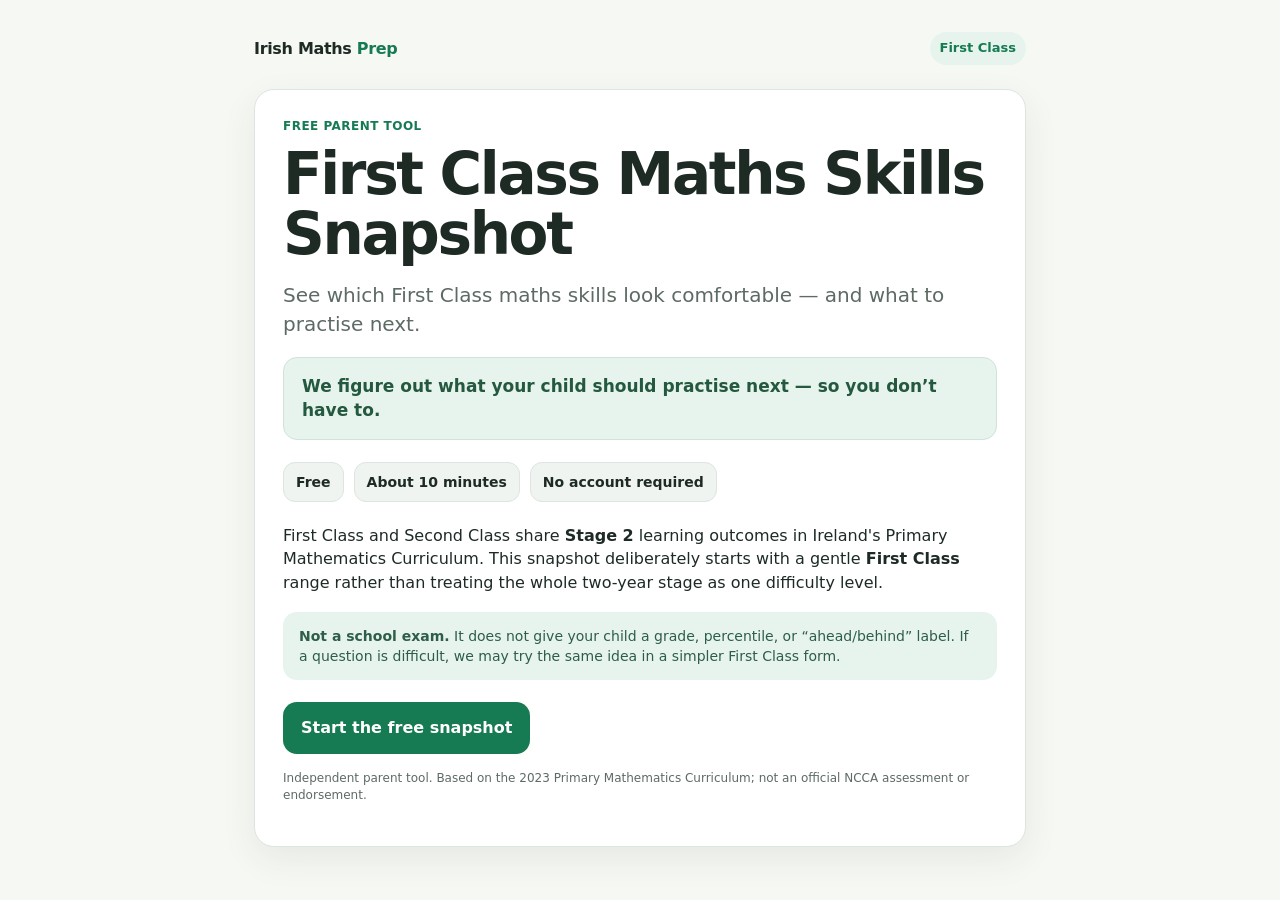
==== commit 480ec97c: "Calibrate First Class snapshot and adaptive practice Co-authored-by: Cursor <cursoragent@cursor.com>" ====
--- a/public/first-class-maths/index.html
+++ b/public/first-class-maths/index.html
@@ -59,11 +59,11 @@
   <section id="landing" class="card">
     <div class="strand">Free parent tool</div>
     <h1>First Class Maths Skills Snapshot</h1>
-    <p class="lede">See which Stage 2 maths skills look secure — and what to practise next.</p>
+    <p class="lede">See which First Class maths skills look comfortable — and what to practise next.</p>
     <div class="promise">We figure out what your child should practise next — so you don’t have to.</div>
     <div class="meta"><span>Free</span><span>About 10 minutes</span><span>No account required</span></div>
-    <p>First Class and Second Class sit within <strong>Stage 2</strong> of Ireland's Primary Mathematics Curriculum. This short snapshot samples a small set of Stage 2 skills and gives you a practical starting point for home practice.</p>
-    <div class="note"><strong>Not a school exam.</strong> It does not give your child a grade, percentile, or “ahead/behind” label.</div>
+    <p>First Class and Second Class share <strong>Stage 2</strong> learning outcomes in Ireland's Primary Mathematics Curriculum. This snapshot deliberately starts with a gentle <strong>First Class</strong> range rather than treating the whole two-year stage as one difficulty level.</p>
+    <div class="note"><strong>Not a school exam.</strong> It does not give your child a grade, percentile, or “ahead/behind” label. If a question is difficult, we may try the same idea in a simpler First Class form.</div>
     <div class="actions"><button class="btn btn-primary" onclick="showIntro(); track('snapshot_start_click')">Start the free snapshot</button></div>
     <p class="tiny" style="margin-top:16px">Independent parent tool. Based on the 2023 Primary Mathematics Curriculum; not an official NCCA assessment or endorsement.</p>
   </section>
@@ -89,7 +89,7 @@
     <p id="resultIntro" class="lede" style="font-size:18px"></p>
     <div id="resultGrid" class="result-grid"></div>
     <h3>Focus next</h3><div id="focusList" class="focus"></div>
-    <div class="note">This snapshot sampled a small number of Stage 2 skills. A classroom teacher sees much more evidence over time, so treat this as a practical home-practice starting point rather than a diagnosis.</div>
+    <div class="note">This snapshot sampled a small number of First Class examples within the broader Stage 2 curriculum. A classroom teacher sees much more evidence over time, so treat this as a practical home-practice starting point rather than a diagnosis.</div>
     <div class="actions"><button class="btn btn-primary" onclick="showPlan()">Get 7 days of free interactive practice</button><button class="btn btn-secondary" onclick="restart()">Retake snapshot</button></div>
   </section>
 
@@ -120,42 +120,42 @@
 </div>
 <script>
 const skillTips={
-  N1:['Counting in groups','Use small objects and ask your child to make groups of 10 before finding the total.'],
-  N4:['Place value','Build two-digit numbers with tens and ones, then ask what each digit is worth.'],
-  N5:['Tens and ones','Say a number such as 58 and ask your child to show 5 tens and 8 ones.'],
-  N10:['Addition across ten','Practise breaking a small add-on apart to make the next ten first.'],
-  N11:['Subtraction strategies','Use a number line and compare counting back with counting up to find the difference.'],
-  N16:['Simple fractions','Cut or draw shapes into equal halves and quarters and name the shaded part.'],
-  M1:['Comparing measures','Estimate which of two objects is longer/heavier/holds more, then check.'],
-  M3:['Using a ruler','Measure small objects from the zero mark and always say the unit.'],
-  M7:['Time','Match simple analogue clock faces to digital times during the day.'],
-  M9:['Money','Make the same euro/cent amount in more than one way using coins or drawings.'],
-  A1:['Growing patterns','Build a simple growing tile pattern and ask what the next figure needs.'],
-  A2:['Number sequences','Count in 2s, 5s or other simple steps and ask what comes next.'],
-  A5:['Equality','Use balance-style number sentences such as 8+4 = □+5 and talk about both sides being equal.'],
-  S1:['Position and direction','Give short directions around a room or simple drawn map using left/right/above/below.'],
-  S4:['2-D shape properties','Sort shapes by properties such as number of straight sides rather than by how they are turned.'],
+  N1:['Counting in groups','Use small groups of 10 and extra ones, then find the total together.'],
+  N4:['Place value','Build a two-digit number and ask what the tens digit and ones digit are worth.'],
+  N5:['Tens and ones','Say a number such as 36 and ask your child to show 3 tens and 6 ones.'],
+  N10:['Addition across ten','Practise small additions such as 8 + 5 by making 10 first.'],
+  N11:['Subtraction strategies','Use small examples such as 13 − 5 and talk through a comfortable strategy.'],
+  N16:['Simple fractions','Use equal halves first, then introduce quarters when that feels comfortable.'],
+  M1:['Comparing measures','Compare two familiar lengths, weights or capacities before adding numbers and units.'],
+  M3:['Using a ruler','Measure short objects from the zero mark in whole centimetres.'],
+  M7:['Time','Practise o’clock first, then half past on analogue and digital clocks.'],
+  M9:['Money','Recognise common euro/cent coins and make small amounts in more than one way.'],
+  A1:['Growing patterns','Continue simple visual patterns and talk about what is changing each time.'],
+  A2:['Number sequences','Begin with familiar counting patterns in 1s, 2s, 5s and 10s.'],
+  A5:['Equality','Use small missing-number sentences such as 3 + □ = 7 and talk about both sides having the same value.'],
+  S1:['Position and direction','Use simple words such as left, right, above and below on a small map or around the room.'],
+  S4:['2-D shape properties','Recognise familiar shapes in different orientations and talk about sides and corners.'],
   S7:['Flip, turn and slide','Move a paper shape by sliding, turning and flipping it and name the movement.'],
-  D2:['Reading graphs','Make a tiny picture graph from family choices and ask which category has most/least.'],
-  D3:['Using data as evidence','Ask your child to explain an answer using the numbers shown in a graph.']
+  D2:['Reading graphs','Use a small picture graph and ask simple most, least and how-many questions.'],
+  D3:['Using data as evidence','Ask your child to point to the graph information that supports a simple answer.']
 };
 const Q=[
-{id:'N1',strand:'Number',text:'How many dots are there altogether?',visual:()=>tenFrames(3,4),answers:['24','30','34','43'],correct:2,easy:{text:'How many dots are there altogether?',visual:()=>tenFrames(2,3),answers:['13','20','23','32'],correct:2}},
-{id:'N4',strand:'Number',text:'What value does the 6 have in 64?',visual:()=>'<div style="font-size:64px;font-weight:900"> <span style="color:#167a53">6</span>4</div>',answers:['6','60','600'],correct:1,easy:{text:'In 47, does the 7 mean 7 ones or 7 tens?',visual:()=>'<div style="font-size:64px;font-weight:900">4<span style="color:#167a53">7</span></div>',answers:['7 ones','7 tens'],correct:0}},
-{id:'N5',strand:'Number',text:'5 tens and 8 ones make what number?',answers:['13','58','85','508'],correct:1,easy:{text:'3 tens and 4 ones make what number?',answers:['7','34','43'],correct:1}},
-{id:'N10',strand:'Number',text:'27 + 6 = ?',answers:['31','32','33','34'],correct:2,easy:{text:'8 + 5 = ?',answers:['11','12','13','14'],correct:2}},
-{id:'N11',strand:'Number',text:'32 − 7 = ?',answers:['23','24','25','26'],correct:2,easy:{text:'12 − 4 = ?',answers:['6','7','8','9'],correct:2}},
-{id:'N16',strand:'Number',text:'What fraction of the rectangle is shaded?',visual:()=>'<svg viewBox="0 0 300 90" style="max-width:360px;width:100%"><rect x="10" y="15" width="280" height="60" fill="#fff" stroke="#4f655a" stroke-width="3"/><rect x="10" y="15" width="70" height="60" fill="#78b79a"/><line x1="80" y1="15" x2="80" y2="75" stroke="#4f655a" stroke-width="3"/><line x1="150" y1="15" x2="150" y2="75" stroke="#4f655a" stroke-width="3"/><line x1="220" y1="15" x2="220" y2="75" stroke="#4f655a" stroke-width="3"/></svg>',answers:['1/2','1/3','1/4','3/4'],correct:2,easy:{text:'What fraction is shaded?',visual:()=>'<svg viewBox="0 0 300 90" style="max-width:360px;width:100%"><rect x="10" y="15" width="280" height="60" fill="#fff" stroke="#4f655a" stroke-width="3"/><rect x="10" y="15" width="140" height="60" fill="#78b79a"/><line x1="150" y1="15" x2="150" y2="75" stroke="#4f655a" stroke-width="3"/></svg>',answers:['1/2','1/3','1/4'],correct:0}},
-{id:'M1',strand:'Measures',text:'A ribbon is 48 cm long. Another ribbon is 52 cm long. Which ribbon is longer?',answers:['48 cm ribbon','52 cm ribbon','They are the same'],correct:1,easy:{text:'Which line is longer?',visual:()=>'<svg viewBox="0 0 340 110" style="max-width:400px;width:100%"><line x1="25" y1="35" x2="150" y2="35" stroke="#486457" stroke-width="8" stroke-linecap="round"/><line x1="25" y1="78" x2="300" y2="78" stroke="#486457" stroke-width="8" stroke-linecap="round"/></svg>',answers:['Top line','Bottom line','Same length'],correct:1}},
-{id:'M3',strand:'Measures',text:'How long is the pencil?',visual:()=>rulerVisual(),answers:['10 cm','12 cm','13 cm','14 cm'],correct:2,easy:{text:'An object starts at 0 and ends at 8 cm on a ruler. How long is it?',answers:['6 cm','7 cm','8 cm','9 cm'],correct:2}},
+{id:'N1',strand:'Number',text:'How many dots are there altogether?',visual:()=>tenFrames(2,3),answers:['13','20','23','32'],correct:2,easy:{text:'How many dots are there altogether?',visual:()=>tenFrames(1,4),answers:['10','14','41'],correct:1}},
+{id:'N4',strand:'Number',text:'What value does the 4 have in 47?',visual:()=>'<div style="font-size:64px;font-weight:900"><span style="color:#167a53">4</span>7</div>',answers:['4','40','47'],correct:1,easy:{text:'In 32, does the 2 mean 2 ones or 2 tens?',visual:()=>'<div style="font-size:64px;font-weight:900">3<span style="color:#167a53">2</span></div>',answers:['2 ones','2 tens'],correct:0}},
+{id:'N5',strand:'Number',text:'3 tens and 6 ones make what number?',answers:['9','36','63','306'],correct:1,easy:{text:'2 tens and 4 ones make what number?',answers:['6','24','42'],correct:1}},
+{id:'N10',strand:'Number',text:'8 + 5 = ?',answers:['11','12','13','14'],correct:2,easy:{text:'7 + 2 = ?',answers:['8','9','10'],correct:1}},
+{id:'N11',strand:'Number',text:'13 − 5 = ?',answers:['7','8','9','10'],correct:1,easy:{text:'9 − 3 = ?',answers:['5','6','7'],correct:1}},
+{id:'N16',strand:'Number',text:'What fraction of the rectangle is shaded?',visual:()=>'<svg viewBox="0 0 300 90" style="max-width:360px;width:100%"><rect x="10" y="15" width="280" height="60" fill="#fff" stroke="#4f655a" stroke-width="3"/><rect x="10" y="15" width="140" height="60" fill="#78b79a"/><line x1="150" y1="15" x2="150" y2="75" stroke="#4f655a" stroke-width="3"/></svg>',answers:['1/2','1/3','1/4'],correct:0,easy:{text:'The rectangle is split into 2 equal parts. One part is shaded. Is that one half?',visual:()=>'<svg viewBox="0 0 300 90" style="max-width:360px;width:100%"><rect x="10" y="15" width="280" height="60" fill="#fff" stroke="#4f655a" stroke-width="3"/><rect x="10" y="15" width="140" height="60" fill="#78b79a"/><line x1="150" y1="15" x2="150" y2="75" stroke="#4f655a" stroke-width="3"/></svg>',answers:['Yes','No'],correct:0}},
+{id:'M1',strand:'Measures',text:'Which line is longer?',visual:()=>'<svg viewBox="0 0 340 110" style="max-width:400px;width:100%"><line x1="25" y1="35" x2="160" y2="35" stroke="#486457" stroke-width="8" stroke-linecap="round"/><line x1="25" y1="78" x2="285" y2="78" stroke="#486457" stroke-width="8" stroke-linecap="round"/></svg>',answers:['Top line','Bottom line','Same length'],correct:1,easy:{text:'Which line is shorter?',visual:()=>'<svg viewBox="0 0 340 110" style="max-width:400px;width:100%"><line x1="25" y1="35" x2="145" y2="35" stroke="#486457" stroke-width="8" stroke-linecap="round"/><line x1="25" y1="78" x2="300" y2="78" stroke="#486457" stroke-width="8" stroke-linecap="round"/></svg>',answers:['Top line','Bottom line','Same length'],correct:0}},
+{id:'M3',strand:'Measures',text:'An object starts at 0 and ends at 7 cm on a ruler. How long is it?',answers:['5 cm','6 cm','7 cm','8 cm'],correct:2,easy:{text:'An object starts at 0 and ends at 5 cm. How long is it?',answers:['4 cm','5 cm','6 cm'],correct:1}},
 {id:'M7',strand:'Measures',text:'Which digital time matches this clock?',visual:()=>clockVisual(),answers:['3:00','3:30','6:15'],correct:1,easy:{text:'Which digital time means four o’clock?',answers:['4:00','4:30','12:04'],correct:0}},
-{id:'M9',strand:'Measures',text:'How much money is there altogether?',visual:()=>'<div class="coins"><div class="coin euro">€1</div><div class="coin cent">50c</div><div class="coin cent">20c</div><div class="coin cent">20c</div><div class="coin cent">10c</div></div>',answers:['€1 and 80c','€1 and 90c','€2','€2 and 10c'],correct:2,easy:{text:'How much is €1 plus 50c?',answers:['€1 and 5c','€1 and 50c','€5'],correct:1}},
+{id:'M9',strand:'Measures',text:'How much is €1 plus 50c?',answers:['€1 and 5c','€1 and 50c','€5'],correct:1,easy:{text:'Which coin is worth more?',answers:['20c','50c'],correct:1}},
 {id:'A1',strand:'Algebra',text:'The pattern grows by 2 tiles each time. Which number of tiles should come next?',visual:()=>patternVisual(),answers:['6','7','8','10'],correct:2,easy:{text:'What comes next in this repeating pattern? ● ■ ● ■ __',answers:['●','■','▲'],correct:0}},
-{id:'A2',strand:'Algebra',text:'5, 10, 15, 20, __. What comes next?',answers:['21','22','25','30'],correct:2,easy:{text:'2, 4, 6, 8, __. What comes next?',answers:['9','10','12'],correct:1}},
-{id:'A5',strand:'Algebra',text:'8 + 4 = □ + 5. What number belongs in the box?',answers:['5','6','7','8'],correct:2,easy:{text:'Which sign makes this true? 7 __ 9',answers:['<','=','>'],correct:0}},
+{id:'A2',strand:'Algebra',text:'2, 4, 6, 8, __. What comes next?',answers:['9','10','12'],correct:1,easy:{text:'1, 2, 3, 4, __. What comes next?',answers:['4','5','6'],correct:1}},
+{id:'A5',strand:'Algebra',text:'3 + □ = 7. What number belongs in the box?',answers:['3','4','5','7'],correct:1,easy:{text:'2 + □ = 5. What number belongs in the box?',answers:['2','3','4'],correct:1}},
 {id:'S1',strand:'Shape & Space',text:'What is to the right of the tree?',visual:()=>mapVisual(),answers:['Bench','Ball','Pond'],correct:1,easy:{text:'If the star is above the circle, where is the star?',answers:['Above the circle','Below the circle','Beside the circle'],correct:0}},
-{id:'S4',strand:'Shape & Space',text:'Which two shapes both have 4 straight sides?',visual:()=>'<div class="shape-row"><div class="square"></div><div class="rect"></div><div class="triangle"></div><div class="circle"></div></div>',answers:['Square and rectangle','Triangle and circle','Square and triangle','Rectangle and circle'],correct:0,easy:{text:'Which shape has 3 straight sides?',answers:['Circle','Triangle','Square'],correct:1}},
-{id:'S7',strand:'Shape & Space',text:'The arrow moved two squares to the right without turning. What kind of movement is this?',visual:()=>arrowVisual(),answers:['Slide / translation','Turn / rotation','Flip / reflection'],correct:0,easy:{text:'If a shape moves across the page without turning or flipping, is that a slide, turn, or flip?',answers:['Slide','Turn','Flip'],correct:0}},
+{id:'S4',strand:'Shape & Space',text:'Which shape has 3 straight sides?',answers:['Circle','Triangle','Square','Rectangle'],correct:1,easy:{text:'Which shape has no straight sides?',answers:['Circle','Triangle','Square'],correct:0}},
+{id:'S7',strand:'Shape & Space',text:'The arrow moved to the right without turning. Was it a slide, turn or flip?',visual:()=>arrowVisual(),answers:['Slide','Turn','Flip'],correct:0,easy:{text:'If a shape moves across the page without turning or flipping, what is that movement called?',answers:['Slide','Turn','Flip'],correct:0}},
 {id:'D2',strand:'Data',text:'Which fruit was chosen by the most children?',visual:()=>graphVisual(),answers:['Apple','Banana','Orange','Pear'],correct:0,easy:{text:'How many children chose bananas?',visual:()=>graphVisual(),answers:['2','3','4'],correct:1}},
 {id:'D3',strand:'Data',text:'Aoife says more children chose apples than bananas. Is she right?',visual:()=>graphVisual(),answers:['Yes — 4 chose apples and 3 chose bananas','No — 3 is more than 4','There is not enough information'],correct:0,easy:{text:'How many children chose apples?',visual:()=>graphVisual(),answers:['2','3','4'],correct:2}}
 ];
@@ -170,8 +170,8 @@
 function answer(i){const q=Q[state.index], item=state.branch||q, isBranch=!!state.branch, correct=i===item.correct;track('question_answer',{question_id:q.id,strand:q.strand,version:isBranch?'easier':'core',correct});state.answers.push({id:q.id,strand:q.strand,version:isBranch?'easier':'core',correct});if(isBranch){state.evidence[q.id]=correct?1:0;state.branch=null;state.index++;setTimeout(next,120)}else if(correct){state.evidence[q.id]=2;state.index++;setTimeout(next,120)}else if(q.easy && state.followups<6){state.followups++;state.branch=q.easy;track('easier_branch_shown',{question_id:q.id,strand:q.strand});const f=document.getElementById('feedback');f.textContent='Let’s try the same idea in a simpler way.';f.classList.remove('hidden');setTimeout(renderQuestion,450)}else{state.evidence[q.id]=0;state.index++;setTimeout(next,120)}}
 function next(){if(state.index>=Q.length){complete()}else renderQuestion()}
 function complete(){state.completed=true;document.getElementById('progress').style.width='100%';track('snapshot_complete',{followups:state.followups});buildResults();screens('results')}
-function buildResults(){const by={};Q.forEach(q=>{by[q.strand]=by[q.strand]||[];by[q.strand].push(state.evidence[q.id]??0)});const grid=document.getElementById('resultGrid');grid.innerHTML='';Object.entries(by).forEach(([s,vals])=>{const score=vals.reduce((a,b)=>a+b,0)/(vals.length*2);let label,cl;if(score>=.75){label='Looks secure in this snapshot';cl='secure'}else if(score>=.45){label='Developing';cl='developing'}else{label='Needs a little more practice';cl='practice'}const d=document.createElement('div');d.className=`result-card ${cl}`;d.innerHTML=`<strong>${s}</strong><span class="status ${cl}">${label}</span>`;grid.appendChild(d)});const ordered=Q.map(q=>({q,val:state.evidence[q.id]??0})).sort((a,b)=>a.val-b.val);const focus=ordered.slice(0,2);const focusIds=focus.map(x=>x.q.id);const review=ordered.filter(x=>x.val===2&&!focusIds.includes(x.q.id)).slice(0,2);const fl=document.getElementById('focusList');fl.innerHTML='';focus.forEach(({q,val})=>{const [title,tip]=skillTips[q.id];const d=document.createElement('div');d.className='focus-item';const lead=val===0?'This is one of the areas where a little extra practice may help most right now.':val===1?'Your child managed the easier form, so this still looks like a useful area to practise.':'This is one of the two areas we would use for focused review.';d.innerHTML=`<b>${title}</b><span>${lead} ${tip}</span>`;fl.appendChild(d)});state.focus=focusIds;state.review=review.map(x=>x.q.id);document.getElementById('resultIntro').textContent='Here is the clearest starting point from the evidence collected today — not a grade, just a practical picture of what to practise next.'}
-async function submitPlan(){const email=document.getElementById('email').value.trim();const consent=document.getElementById('consent').checked;const msg=document.getElementById('emailMsg');msg.textContent='';if(!/^[^@\s]+@[^@\s]+\.[^@\s]+$/.test(email)){msg.textContent='Please enter a valid parent email address.';return}if(!consent){msg.textContent='Please tick the box above so we have permission to email the 7-day practice.';return}msg.textContent='Sending your practice…';const payload={email,consent:true,session_id:getSessionId(),focus:state.focus||[],review:state.review||[],source:'first-class-snapshot'};localStorage.setItem('imp_parent_email',email);try{const res=await fetch('/api/lead',{method:'POST',headers:{'content-type':'application/json'},body:JSON.stringify(payload)});const data=await res.json().catch(()=>({}));if(!res.ok||!data.practice_url)throw new Error('send failed');track('plan_request',{focus:state.focus||[]});document.getElementById('startPracticeLink').href=data.practice_url;msg.textContent='';screens('sent')}catch(e){msg.textContent='We could not send your practice just now. Please try again in a moment.'}}
+function buildResults(){const by={};Q.forEach(q=>{by[q.strand]=by[q.strand]||[];by[q.strand].push(state.evidence[q.id]??0)});const grid=document.getElementById('resultGrid');grid.innerHTML='';Object.entries(by).forEach(([s,vals])=>{const score=vals.reduce((a,b)=>a+b,0)/(vals.length*2);let label,cl;if(score>=.75){label='Looks secure in this snapshot';cl='secure'}else if(score>=.45){label='Developing';cl='developing'}else{label='Needs a little more practice';cl='practice'}const d=document.createElement('div');d.className=`result-card ${cl}`;d.innerHTML=`<strong>${s}</strong><span class="status ${cl}">${label}</span>`;grid.appendChild(d)});const ordered=Q.map(q=>({q,val:state.evidence[q.id]??0})).sort((a,b)=>a.val-b.val);const focus=ordered.slice(0,2);const focusIds=focus.map(x=>x.q.id);const review=ordered.filter(x=>x.val===2&&!focusIds.includes(x.q.id)).slice(0,2);const fl=document.getElementById('focusList');fl.innerHTML='';focus.forEach(({q,val})=>{const [title,tip]=skillTips[q.id];const d=document.createElement('div');d.className='focus-item';const lead=val===0?'This is one of the areas where a little extra practice may help most right now.':val===1?'Your child managed the easier form, so this still looks like a useful area to practise.':'This is one of the two areas we would use for focused review.';d.innerHTML=`<b>${title}</b><span>${lead} ${tip}</span>`;fl.appendChild(d)});state.focus=focusIds;state.review=review.map(x=>x.q.id);state.focusLevels=Object.fromEntries(focus.map(x=>[x.q.id,(x.val>=2?1:0)]));document.getElementById('resultIntro').textContent='Here is the clearest starting point from the evidence collected today — not a grade, just a practical picture of what to practise next.'}
+async function submitPlan(){const email=document.getElementById('email').value.trim();const consent=document.getElementById('consent').checked;const msg=document.getElementById('emailMsg');msg.textContent='';if(!/^[^@\s]+@[^@\s]+\.[^@\s]+$/.test(email)){msg.textContent='Please enter a valid parent email address.';return}if(!consent){msg.textContent='Please tick the box above so we have permission to email the 7-day practice.';return}msg.textContent='Sending your practice…';const payload={email,consent:true,session_id:getSessionId(),focus:state.focus||[],review:state.review||[],levels:state.focusLevels||{},source:'first-class-snapshot'};localStorage.setItem('imp_parent_email',email);try{const res=await fetch('/api/lead',{method:'POST',headers:{'content-type':'application/json'},body:JSON.stringify(payload)});const data=await res.json().catch(()=>({}));if(!res.ok||!data.practice_url)throw new Error('send failed');track('plan_request',{focus:state.focus||[]});document.getElementById('startPracticeLink').href=data.practice_url;msg.textContent='';screens('sent')}catch(e){msg.textContent='We could not send your practice just now. Please try again in a moment.'}}
 function readQuestion(){const q=Q[state.index], item=state.branch||q;if(!('speechSynthesis' in window))return;window.speechSynthesis.cancel();const u=new SpeechSynthesisUtterance(item.text+' '+item.answers.map((x,i)=>`Option ${i+1}: ${x}`).join('. '));u.rate=.92;window.speechSynthesis.speak(u)}
 function tenFrames(full,extra){let html='<div class="tenframes">';for(let f=0;f<full;f++){html+='<div class="tenframe">'+Array.from({length:10},()=>'<div class="dot"></div>').join('')+'</div>'}if(extra){html+='<div class="tenframe">'+Array.from({length:10},(_,i)=>`<div class="dot ${i<extra?'':'empty'}"></div>`).join('')+'</div>'}return html+'</div>'}
 function clockVisual(){return '<div class="clock"><span class="num n12">12</span><span class="num n3">3</span><span class="num n6">6</span><span class="num n9">9</span><span class="hand hour"></span><span class="hand minute"></span></div>'}
